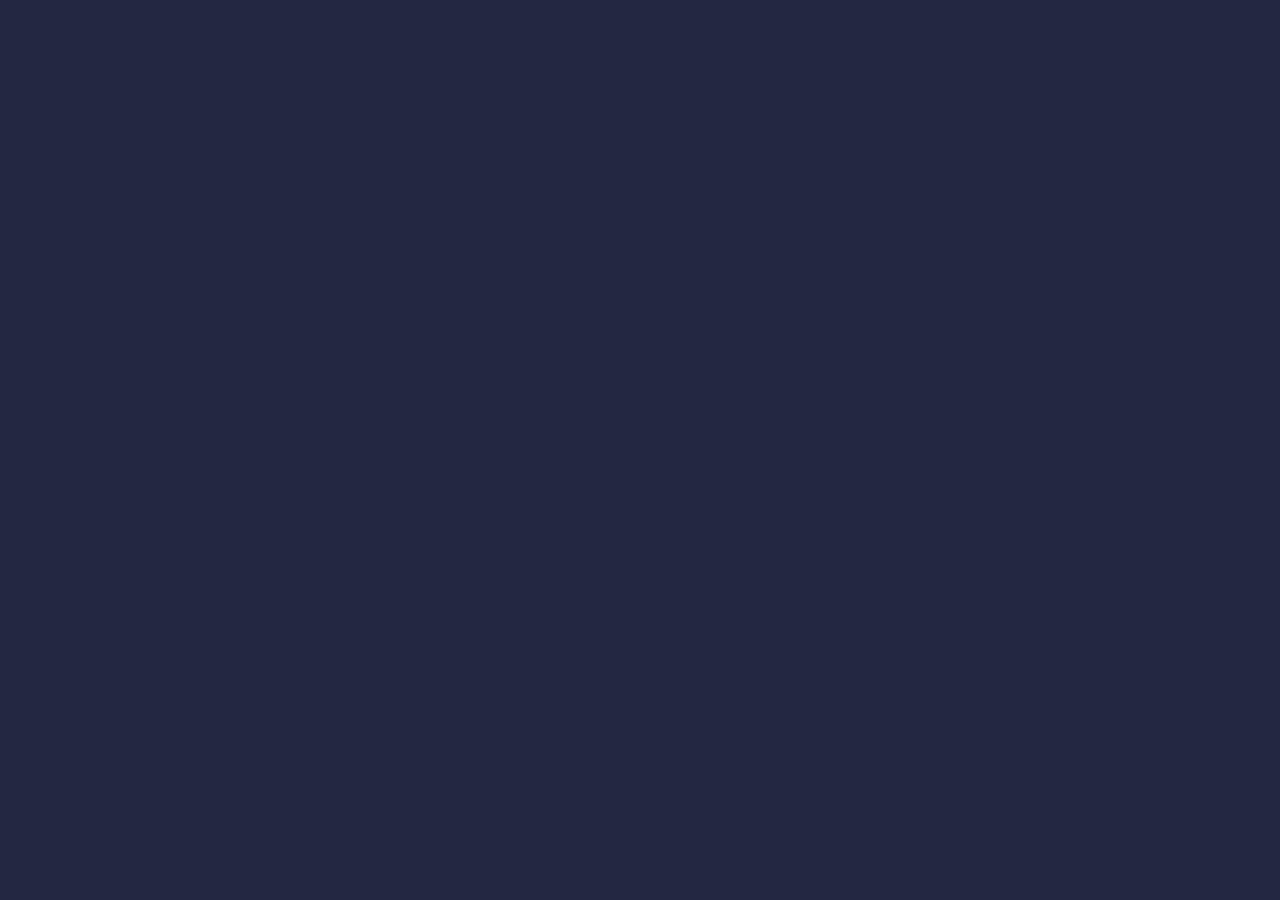
==== index.html @ d56aadab "Initial commit" ====
<!DOCTYPE html>
<html lang="en">
<head>
  <meta charset="UTF-8">
  <meta name="viewport" content="width=device-width, initial-scale=1.0"> <!-- displays site properly based on user's device -->

  <link rel="icon" type="image/png" sizes="32x32" href="./assets/images/favicon-32x32.png">
  <link rel="stylesheet" href="style.css">
  <title>Frontend Mentor | Newsletter sign-up form with success message</title>
</head>
<body>
  <div class="background-container">
    
  </div>
</body>
</html>
---- style.css ----
* {
  margin: 0;
  padding: 0;
  box-sizing: border-box;
}

:root {
  --background-color: hsl(234, 29%, 20%);
}

.background-container {
  width: 100%;
  height: 100vh;

  background-color: var(--background-color);
}
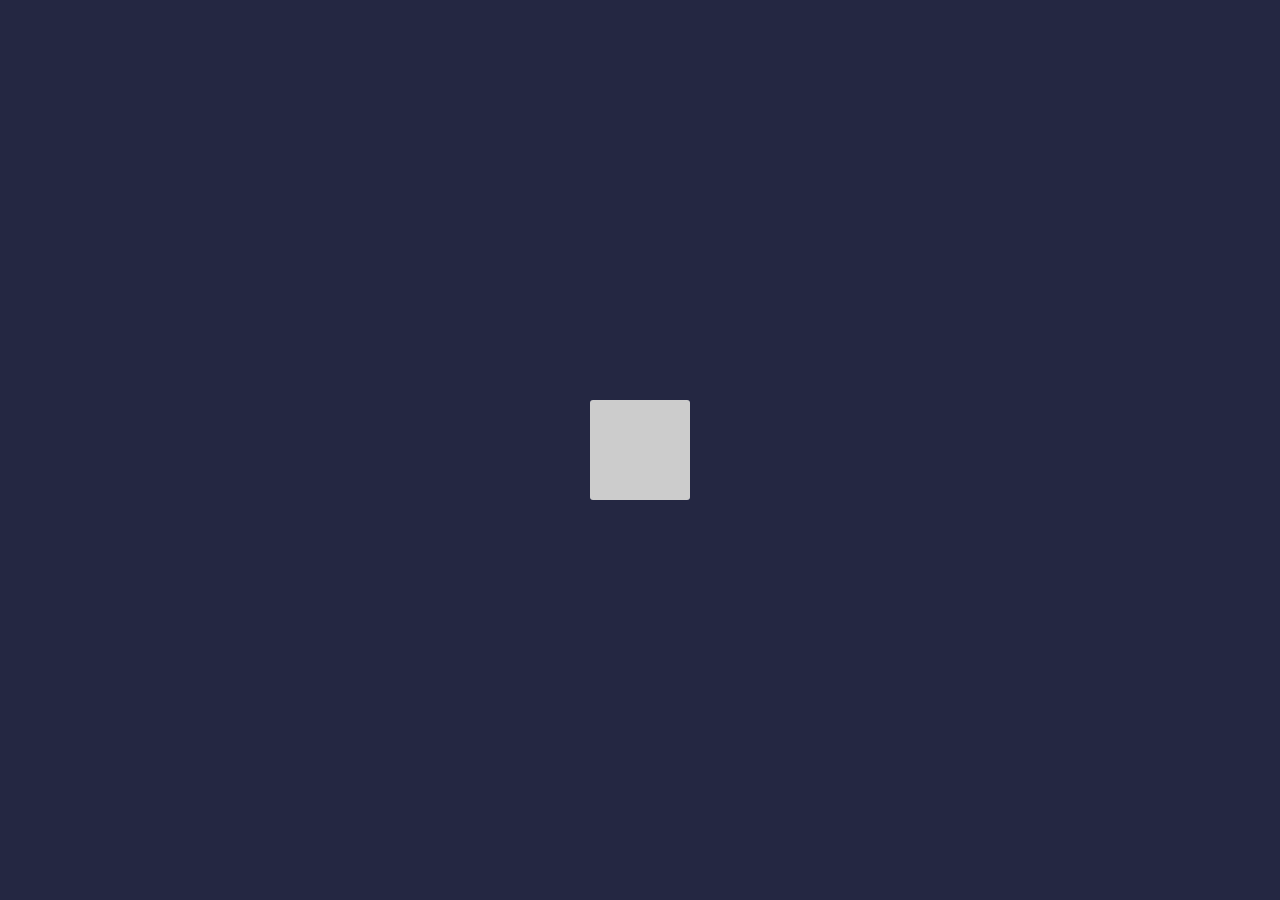
==== commit 40679b27: "Add a center container" ====
--- a/index.html
+++ b/index.html
@@ -10,7 +10,7 @@
 </head>
 <body>
   <div class="background-container">
-    
+    <div class="center-container"></div>
   </div>
 </body>
 </html>--- a/style.css
+++ b/style.css
@@ -6,6 +6,7 @@
 
 :root {
   --background-color: hsl(234, 29%, 20%);
+  --Tomato: hsl(4, 100%, 67%);
 }
 
 .background-container {
@@ -14,3 +15,17 @@
 
   background-color: var(--background-color);
 }
+
+.center-container
+{
+  position: absolute;
+  margin: auto;
+  top: 0;
+  right: 0;
+  bottom: 0;
+  left: 0;
+  width: 100px;
+  height: 100px;
+  background-color: #ccc;
+  border-radius: 3px;
+}
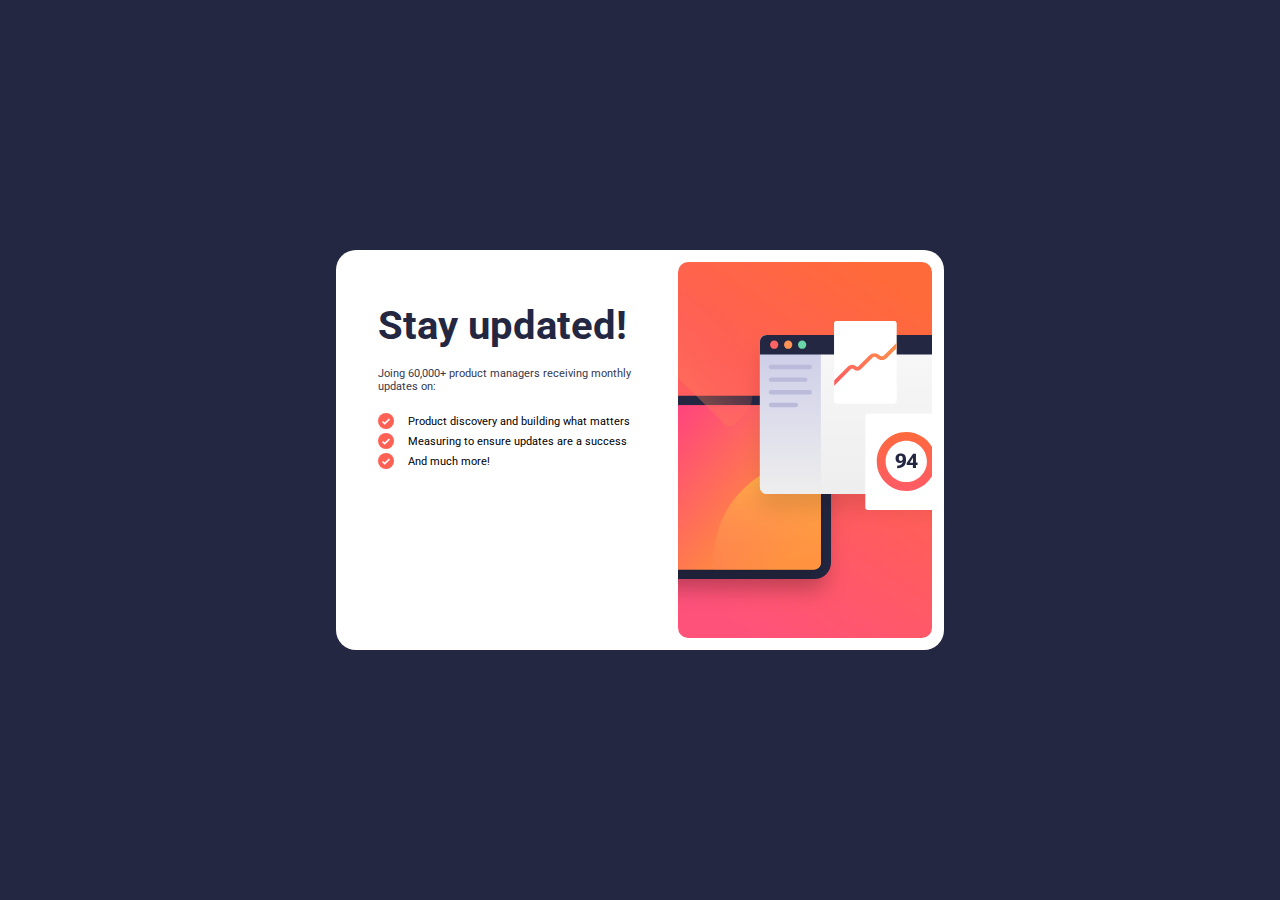
==== commit d51dbf46: "Add icons and key points" ====
--- a/index.html
+++ b/index.html
@@ -1,16 +1,58 @@
 <!DOCTYPE html>
 <html lang="en">
-<head>
-  <meta charset="UTF-8">
-  <meta name="viewport" content="width=device-width, initial-scale=1.0"> <!-- displays site properly based on user's device -->
+  <head>
+    <meta charset="UTF-8" />
+    <meta name="viewport" content="width=device-width, initial-scale=1.0" />
+    <!-- displays site properly based on user's device -->
 
-  <link rel="icon" type="image/png" sizes="32x32" href="./assets/images/favicon-32x32.png">
-  <link rel="stylesheet" href="style.css">
-  <title>Frontend Mentor | Newsletter sign-up form with success message</title>
-</head>
-<body>
-  <div class="background-container">
-    <div class="center-container"></div>
-  </div>
-</body>
-</html>+    <link
+      rel="icon"
+      type="image/png"
+      sizes="32x32"
+      href="./assets/images/favicon-32x32.png"
+    />
+    <link rel="stylesheet" href="style.css" />
+    <title>
+      Frontend Mentor | Newsletter sign-up form with success message
+    </title>
+  </head>
+  <body>
+    <div class="background-container">
+      <div class="center-container">
+        <div class="form-container">
+          <div class="title">Stay updated!</div>
+          <div class="description text">
+            Joing 60,000+ product managers receiving monthly updates on:
+          </div>
+          <div class="key-points">
+            <div class="list-icon">
+              <img src="assets/images/icon-list.svg" alt="" />
+            </div>
+            <div class="point text">
+              Product discovery and building what matters
+            </div>
+          </div>
+          <div class="key-points">
+            <div class="list-icon">
+              <img src="assets/images/icon-list.svg" alt="" />
+            </div>
+            <div class="point text">
+              Measuring to ensure updates are a success
+            </div>
+          </div>
+          <div class="key-points">
+            <div class="list-icon">
+              <img src="assets/images/icon-list.svg" alt="" />
+            </div>
+            <div class="point text">
+              And much more!
+            </div>
+          </div>
+        </div>
+        <div class="illustration-sign-up-desktop-container">
+          <img src="./assets/images/illustration-sign-up-desktop.svg" />
+        </div>
+      </div>
+    </div>
+  </body>
+</html>
--- a/style.css
+++ b/style.css
@@ -1,31 +1,76 @@
+@import url('https://fonts.googleapis.com/css2?family=Roboto:wght@400;700&display=swap');
+
 * {
   margin: 0;
   padding: 0;
   box-sizing: border-box;
+  font-family: 'Roboto', sans-serif;
 }
 
 :root {
   --background-color: hsl(234, 29%, 20%);
   --Tomato: hsl(4, 100%, 67%);
+  --White: hsl(0, 0%, 100%);
+  --Charcoal:hsl(235, 18%, 26%);
+  --Grey: hsl(231, 7%, 60%)
+}
+
+img {
+  height: 100%;
+  max-width: 100%;
 }
 
 .background-container {
   width: 100%;
   height: 100vh;
-
+  display: flex;
+  align-items: center;
+  justify-content: center;
   background-color: var(--background-color);
 }
 
 .center-container
 {
+  display: flex;
   position: absolute;
   margin: auto;
-  top: 0;
-  right: 0;
-  bottom: 0;
-  left: 0;
-  width: 100px;
-  height: 100px;
-  background-color: #ccc;
-  border-radius: 3px;
+  height: 400px;
+  padding: 12px;
+  background-color: var(--White);
+  border-radius: 20px;
 }
+
+.form-container {
+  max-width: 330px;
+  padding: 40px 30px;
+}
+
+.title {
+  font-weight: 700;
+  color: var(--background-color);
+  font-size: 2.5rem;
+}
+
+.text {
+  font-size: 0.7rem;
+  font-weight: 400;
+}
+
+.description {
+  margin-top: 18px;
+  color: var(--Charcoal);
+  margin-bottom: 18px;
+}
+
+.key-points {
+  display: flex;
+}
+
+.point {
+  display: flex;
+  align-items: center;
+}
+
+.list-icon {
+  margin-right: 14px;
+}
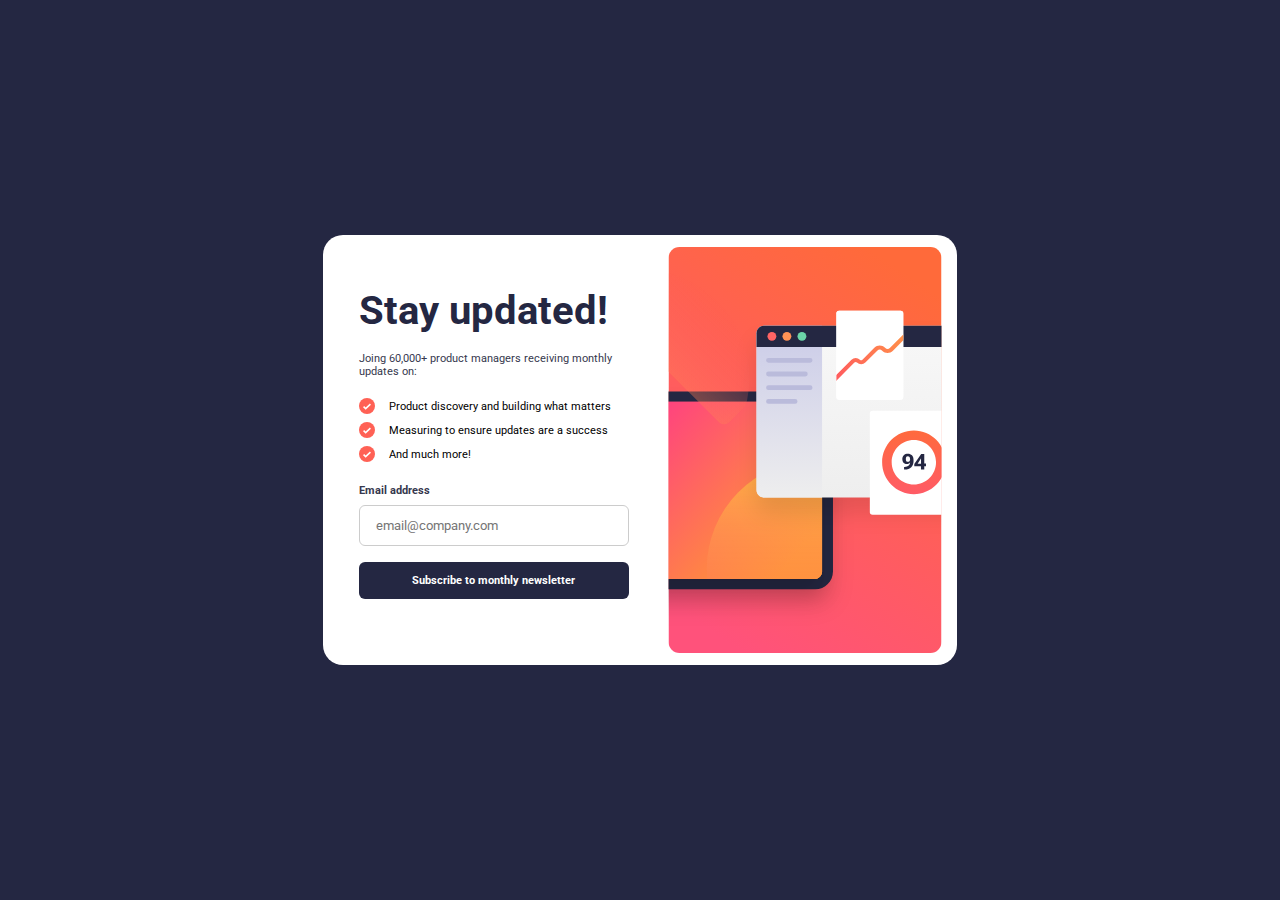
==== commit e3436bc9: "Complete desktop UI" ====
--- a/index.html
+++ b/index.html
@@ -32,22 +32,30 @@
               Product discovery and building what matters
             </div>
           </div>
-          <div class="key-points">
-            <div class="list-icon">
-              <img src="assets/images/icon-list.svg" alt="" />
+          <div class="key-points-container">
+            <div class="key-points">
+              <div class="list-icon">
+                <img src="assets/images/icon-list.svg" alt="" />
+              </div>
+              <div class="point text">
+                Measuring to ensure updates are a success
+              </div>
             </div>
-            <div class="point text">
-              Measuring to ensure updates are a success
+            <div class="key-points">
+              <div class="list-icon">
+                <img src="assets/images/icon-list.svg" alt="" />
+              </div>
+              <div class="point text">And much more!</div>
             </div>
           </div>
-          <div class="key-points">
-            <div class="list-icon">
-              <img src="assets/images/icon-list.svg" alt="" />
+
+          <form action="">
+            <div class="email-container">
+              <label for="email" class="email-address">Email address</label>
+              <input type="email" name="email" id="email" placeholder="email@company.com" required />
+              <input type="submit" value="Subscribe to monthly newsletter">
             </div>
-            <div class="point text">
-              And much more!
-            </div>
-          </div>
+          </form>
         </div>
         <div class="illustration-sign-up-desktop-container">
           <img src="./assets/images/illustration-sign-up-desktop.svg" />
--- a/style.css
+++ b/style.css
@@ -34,8 +34,8 @@
   display: flex;
   position: absolute;
   margin: auto;
-  height: 400px;
-  padding: 12px;
+  height: 430px;
+  padding: 12px 6px;
   background-color: var(--White);
   border-radius: 20px;
 }
@@ -64,6 +64,7 @@
 
 .key-points {
   display: flex;
+  margin-bottom: 4px;
 }
 
 .point {
@@ -74,3 +75,41 @@
 .list-icon {
   margin-right: 14px;
 }
+
+.key-points-container {
+  margin-bottom: 20px;
+}
+
+.email-container{
+  display: flex;
+  flex-direction: column;
+}
+
+.email-address {
+  font-size: 0.7rem;
+  font-weight: 700;
+  color: var(--Charcoal);
+  margin-bottom: 8px;
+}
+
+input[type=email] {
+  width: 100%;
+  padding: 12px 16px;
+  display: inline-block;
+  border: 1px solid #ccc;
+  border-radius: 6px;
+  box-sizing: border-box;
+}
+
+input[type=submit] {
+  width: 100%;
+  background-color: var(--background-color);
+  color: var(--White);
+  padding: 12px 16px;
+  margin: 16px 0;
+  border: none;
+  border-radius: 6px;
+  cursor: pointer;
+  font-size: 0.7rem;
+  font-weight: 700;
+}
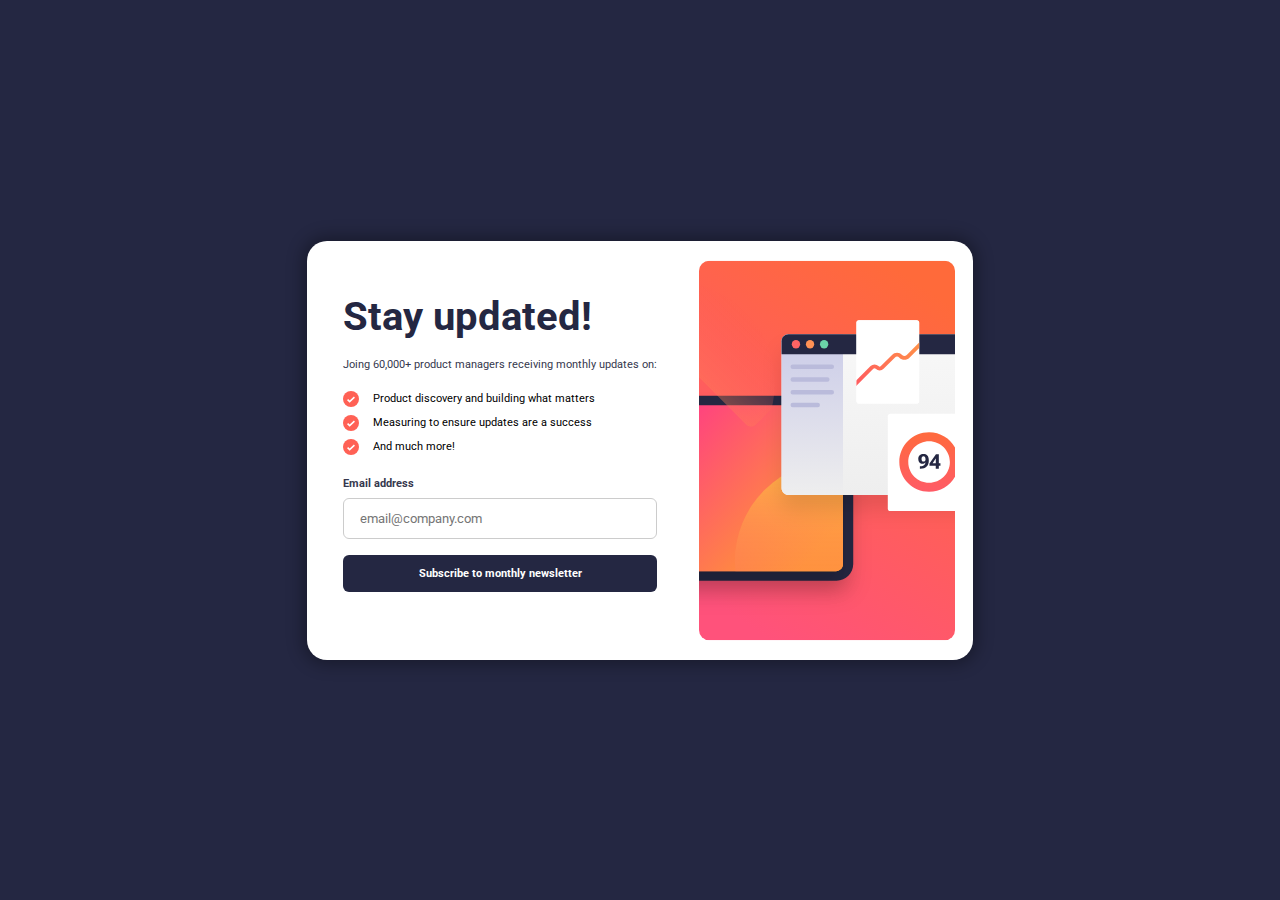
==== commit b59aec90: "Update mobile responsiveness" ====
--- a/index.html
+++ b/index.html
@@ -11,6 +11,7 @@
       sizes="32x32"
       href="./assets/images/favicon-32x32.png"
     />
+    <link rel="stylesheet" href="common.css" />
     <link rel="stylesheet" href="style.css" />
     <title>
       Frontend Mentor | Newsletter sign-up form with success message
@@ -24,15 +25,15 @@
           <div class="description text">
             Joing 60,000+ product managers receiving monthly updates on:
           </div>
-          <div class="key-points">
-            <div class="list-icon">
-              <img src="assets/images/icon-list.svg" alt="" />
+          <div class="key-points-container">
+            <div class="key-points">
+              <div class="list-icon">
+                <img src="assets/images/icon-list.svg" alt="" />
+              </div>
+              <div class="point text">
+                Product discovery and building what matters
+              </div>
             </div>
-            <div class="point text">
-              Product discovery and building what matters
-            </div>
-          </div>
-          <div class="key-points-container">
             <div class="key-points">
               <div class="list-icon">
                 <img src="assets/images/icon-list.svg" alt="" />
@@ -51,16 +52,46 @@
 
           <form action="">
             <div class="email-container">
-              <label for="email" class="email-address">Email address</label>
-              <input type="email" name="email" id="email" placeholder="email@company.com" required />
-              <input type="submit" value="Subscribe to monthly newsletter">
+              <div class="email-and-invalid-label">
+                <div class="email-address">Email address</div>
+                <div class="invalid-email">Valid email required</div>
+              </div>
+              <input
+                type="email"
+                id="email"
+                placeholder="email@company.com"
+                required
+              />
+              <button type="button" class="email-button" id="email-submit">
+                Subscribe to monthly newsletter
+              </button>
             </div>
           </form>
         </div>
         <div class="illustration-sign-up-desktop-container">
           <img src="./assets/images/illustration-sign-up-desktop.svg" />
         </div>
+        <div class="illustration-sign-up-mobile-container">
+          <img src="./assets/images/illustration-sign-up-mobile.svg" />
+        </div>
+      </div>
+
+      <div class="confirmation-container">
+        <div class="success-icon">
+          <img src="assets/images/icon-success.svg" alt="" />
+        </div>
+        <div class="gratitude">Thanks for subscribing!</div>
+        <div class="confirmation-description">
+          A confirmation email has been sent to
+          <strong>ash@loremcompany.com</strong>. Please open it and click the
+          button inside to confirm your subscription.
+        </div>
+        <div class="button-dismiss">
+          <button class="dismiss-msg">Dismiss message</button>
+        </div>
       </div>
     </div>
+
+    <script src="app.js"></script>
   </body>
 </html>
--- a/common.css
+++ b/common.css
@@ -0,0 +1,22 @@
+@import url('https://fonts.googleapis.com/css2?family=Roboto:wght@400;700&display=swap');
+
+* {
+  margin: 0;
+  padding: 0;
+  box-sizing: border-box;
+  font-family: 'Roboto', sans-serif;
+}
+
+:root {
+  --background-color: hsl(234, 29%, 20%);
+  --Tomato: hsl(4, 100%, 67%);
+  --Tomato-bg : rgb(255,232,230);
+  --White: hsl(0, 0%, 100%);
+  --Charcoal:hsl(235, 18%, 26%);
+  --Grey: hsl(231, 7%, 60%);
+}
+
+body {
+    background-color: var(--background-color);
+  }
+  --- a/style.css
+++ b/style.css
@@ -1,20 +1,3 @@
-@import url('https://fonts.googleapis.com/css2?family=Roboto:wght@400;700&display=swap');
-
-* {
-  margin: 0;
-  padding: 0;
-  box-sizing: border-box;
-  font-family: 'Roboto', sans-serif;
-}
-
-:root {
-  --background-color: hsl(234, 29%, 20%);
-  --Tomato: hsl(4, 100%, 67%);
-  --White: hsl(0, 0%, 100%);
-  --Charcoal:hsl(235, 18%, 26%);
-  --Grey: hsl(231, 7%, 60%)
-}
-
 img {
   height: 100%;
   max-width: 100%;
@@ -29,19 +12,30 @@
   background-color: var(--background-color);
 }
 
-.center-container
-{
-  display: flex;
-  position: absolute;
+.center-container {
+  display: flex;
+  /* position: absolute; */
   margin: auto;
-  height: 430px;
   padding: 12px 6px;
   background-color: var(--White);
   border-radius: 20px;
+  box-shadow: 0px 0px 16px 5px rgba(0, 0, 0, 0.3);
+  -webkit-box-shadow: 0px 0px 16px 5px rgba(0, 0, 0, 0.3);
+  -moz-box-shadow: 0px 0px 16px 5px rgba(0, 0, 0, 0.3);
+}
+
+.confirmation-container {
+  display: none;
+  position: absolute;
+  max-width: 300px;
+  padding: 30px 36px;
+  background-color: var(--White);
+  border-radius: 20px;
+  overflow: hidden;
 }
 
 .form-container {
-  max-width: 330px;
+  /* max-width: 330px; */
   padding: 40px 30px;
 }
 
@@ -74,25 +68,51 @@
 
 .list-icon {
   margin-right: 14px;
+  min-width: 16px;
+}
+
+.illustration-sign-up-mobile-container {
+  display: none;
+}
+
+.illustration-sign-up-desktop-container {
+  width: 280px;
+  height: auto;
+  flex-shrink: 0;
+}
+
+.illustration-sign-up-desktop-container img {
+  padding: 6px 12px;
 }
 
 .key-points-container {
   margin-bottom: 20px;
 }
 
-.email-container{
+.email-container {
   display: flex;
   flex-direction: column;
 }
 
+.email-and-invalid-label {
+  display: flex;
+  font-size: 0.7rem;
+  font-weight: 700;
+  justify-content: space-between;
+}
+
 .email-address {
-  font-size: 0.7rem;
-  font-weight: 700;
   color: var(--Charcoal);
   margin-bottom: 8px;
 }
 
-input[type=email] {
+.invalid-email {
+  color: var(--Tomato);
+  display: none;
+}
+
+input[type="email"] {
+  outline: none;
   width: 100%;
   padding: 12px 16px;
   display: inline-block;
@@ -101,7 +121,7 @@
   box-sizing: border-box;
 }
 
-input[type=submit] {
+.email-button {
   width: 100%;
   background-color: var(--background-color);
   color: var(--White);
@@ -113,3 +133,80 @@
   font-size: 0.7rem;
   font-weight: 700;
 }
+
+.success-icon {
+  width: 40px;
+}
+
+.gratitude {
+  font-weight: 700;
+  font-size: 2.25rem;
+  color: var(--background-color);
+  margin: 16px 0;
+}
+
+.confirmation-description {
+  font-size: 0.6rem;
+  color: var(--background-color);
+  line-height: 16px;
+}
+
+.button-dismiss {
+  margin-top: 24px;
+}
+
+.dismiss-msg {
+  all: unset;
+  width: 100%;
+  color: var(--White);
+  background-color: var(--background-color);
+  text-align: center;
+  padding: 12px 0;
+  border-radius: 4px;
+  font-size: 0.7rem;
+  cursor: pointer;
+}
+
+@media screen and (max-width: 480px) {
+  .illustration-sign-up-desktop-container {
+    display: none;
+  }
+
+  .illustration-sign-up-mobile-container {
+    display: block;
+  }
+
+  .background-container {
+    align-items: stretch;
+  }
+
+  .center-container {
+    width: 100%;
+    flex-direction: column-reverse;
+    justify-content: start;
+    align-items: stretch;
+    padding: 0;
+    margin: 0;
+    border-radius: 0;
+  }
+
+  .title {
+    font-size: 3rem;
+  }
+
+  .text {
+    font-size: 1.25rem;
+  }  
+
+  .key-points {
+    margin-bottom: 16px;
+  }
+
+  .email-and-invalid-label {
+    font-size: 1rem;
+  }
+
+  .key-points-container {
+    margin-bottom: 48px;
+  }
+}
